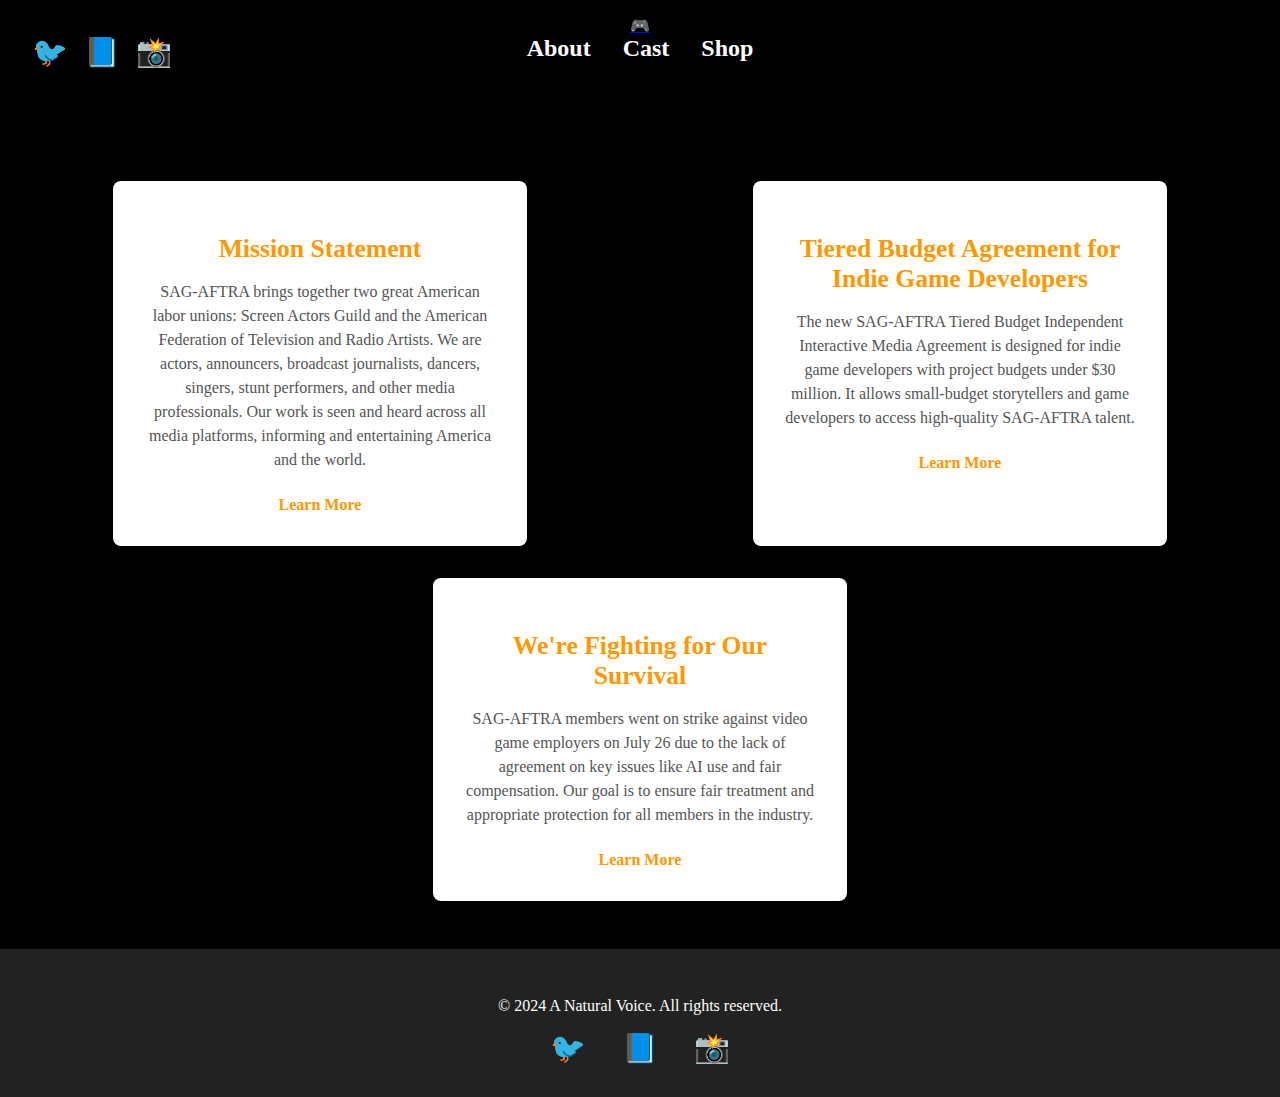
==== pageAbout/index.html @ fc6db5b0 "Add files via upload" ====
<!DOCTYPE html>
<html lang="en">
<head>
    <meta charset="UTF-8">
    <meta name="viewport" content="width=device-width, initial-scale=1.0">
    <title>A Natural Voice</title>
    <link rel="stylesheet" href="./css/style.css">
</head>
<body>

    <header class="header">
        <!-- Top Left Emoticon -->
        <a href="./index.html">
            <div class="emoticon">🎮</div>
        </a>
    
        <!-- Centered Nav -->
        <nav class="center-nav">
            <a href="#about">About</a>
            <a href="../pageEvents/index.html">Cast</a>
            <a href="../pageShop/index.html">Shop</a>
        </nav>
    
        <!-- Social Icons (Top Right) -->
        <div class="social-icons">
            <a href="https://twitter.com" target="_blank">🐦</a>
            <a href="https://facebook.com" target="_blank">📘</a>
            <a href="https://instagram.com" target="_blank">📸</a>
        </div>
    </header>

        <!-- Featured Sections -->
        <section class="featured-sections">
            <div class="featured-item">
                <h2>Mission Statement</h2>
                <p>SAG-AFTRA brings together two great American labor unions: Screen Actors Guild and the American Federation of Television and Radio Artists. We are actors, announcers, broadcast journalists, dancers, singers, stunt performers, and other media professionals. Our work is seen and heard across all media platforms, informing and entertaining America and the world.</p>
                <a href="#">Learn More</a>
            </div>
            <div class="featured-item">
                <h2>Tiered Budget Agreement for Indie Game Developers</h2>
                <p>The new SAG-AFTRA Tiered Budget Independent Interactive Media Agreement is designed for indie game developers with project budgets under $30 million. It allows small-budget storytellers and game developers to access high-quality SAG-AFTRA talent.</p>
                <a href="#">Learn More</a>
            </div>
            <div class="featured-item">
                <h2>We're Fighting for Our Survival</h2>
                <p>SAG-AFTRA members went on strike against video game employers on July 26 due to the lack of agreement on key issues like AI use and fair compensation. Our goal is to ensure fair treatment and appropriate protection for all members in the industry.</p>
                <a href="#">Learn More</a>
            </div>
        </section>

    </main>

    <!-- Footer Section -->
    <footer class="footer">
        <p>&copy; 2024 A Natural Voice. All rights reserved.</p>
        <div class="social-footer">
            <a href="https://twitter.com" target="_blank">🐦</a>
            <a href="https://facebook.com" target="_blank">📘</a>
            <a href="https://instagram.com" target="_blank">📸</a>
        </div>
    </footer>

</body>
</html>
---- pageAbout/css/style.css ----
/* Basic Styling */
body {
    margin: 0;
    font-family: 'Space Rice',
    color: white;
    background-color: black;
    text-align: center;
}

/* Header Styles */
.header {
    font-family: 'Space Rice',
    display: flex;
    justify-content: space-between;
    align-items: center;
    padding: 1rem 2rem;
    background-color: black;
    position: relative;
}

/* Top Left Emoticon */
.left-emoticon {
    font-size: 2rem;
    color: white;
}

/* Centered Nav */
.center-nav {
    position: absolute;
    left: 50%;
    transform: translateX(-50%);
    display: flex;
    gap: 2rem;
}

.center-nav a {
    text-decoration: none;
    color: white;
    font-size: 1.5rem;
    font-weight: bold;
    transition: color 0.3s ease;
}

.center-nav a:hover {
    color: #ff9800;
}

/* Social Icons */
.social-icons {
    display: flex;
    gap: 1rem;
}

.social-icons a {
    color: white;
    font-size: 1.8rem;
    text-decoration: none;
    transition: transform 0.3s ease;
}

.social-icons a:hover {
    transform: scale(1.2);
}

/* Hero Section */
.hero {
    position: relative;
    background-color: #333;
    padding: 5rem 0;
}

.hero-overlay {
    position: absolute;
    top: 50%;
    left: 50%;
    transform: translate(-50%, -50%);
    text-align: center;
}

.hero-logo {
    max-width: 100%;
    height: auto;
}

.date-location {
    font-size: 1.2rem;
    color: #ff9800;
    margin-top: 1rem;
}

/* Featured Sections */
.featured-sections {
    display: flex;
    justify-content: space-around;
    gap: 2rem;
    flex-wrap: wrap;
    padding: 3rem 1rem;
    margin-top: 3rem;
}

.featured-item {
    background-color: #fff;
    color: #333;
    border-radius: 8px;
    padding: 2rem;
    width: 100%;
    max-width: 350px;
    box-shadow: 0 4px 12px rgba(0, 0, 0, 0.1);
    transition: transform 0.3s ease, box-shadow 0.3s ease;
}

.featured-item h2 {
    font-size: 1.6rem;
    font-weight: bold;
    margin-bottom: 1rem;
    color: #ff9800;
}

.featured-item p {
    font-size: 1rem;
    line-height: 1.5;
    margin-bottom: 1.5rem;
    color: #555;
}

.featured-item a {
    text-decoration: none;
    color: #ff9800;
    font-weight: bold;
    transition: color 0.3s ease;
}

.featured-item a:hover {
    color: #e65100;
}

/* Hover Effects */
.featured-item:hover {
    transform: translateY(-5px);
    box-shadow: 0 8px 20px rgba(0, 0, 0, 0.15);
}

/* Footer Section */
.footer {
    background-color: #222;
    color: white;
    padding: 2rem 0;
    text-align: center;
}

.footer .social-footer {
    margin-top: 1rem;
}

.footer .social-footer a {
    font-size: 1.8rem;
    color: white;
    text-decoration: none;
    margin: 0 1rem;
}

.footer .social-footer a:hover {
    color: #ff9800;
}

/* Responsive Design */
@media (max-width: 768px) {
    .featured-item {
        width: 48%;
    }
}

@media (max-width: 480px) {
    .featured-item {
        width: 100%;
    }
}
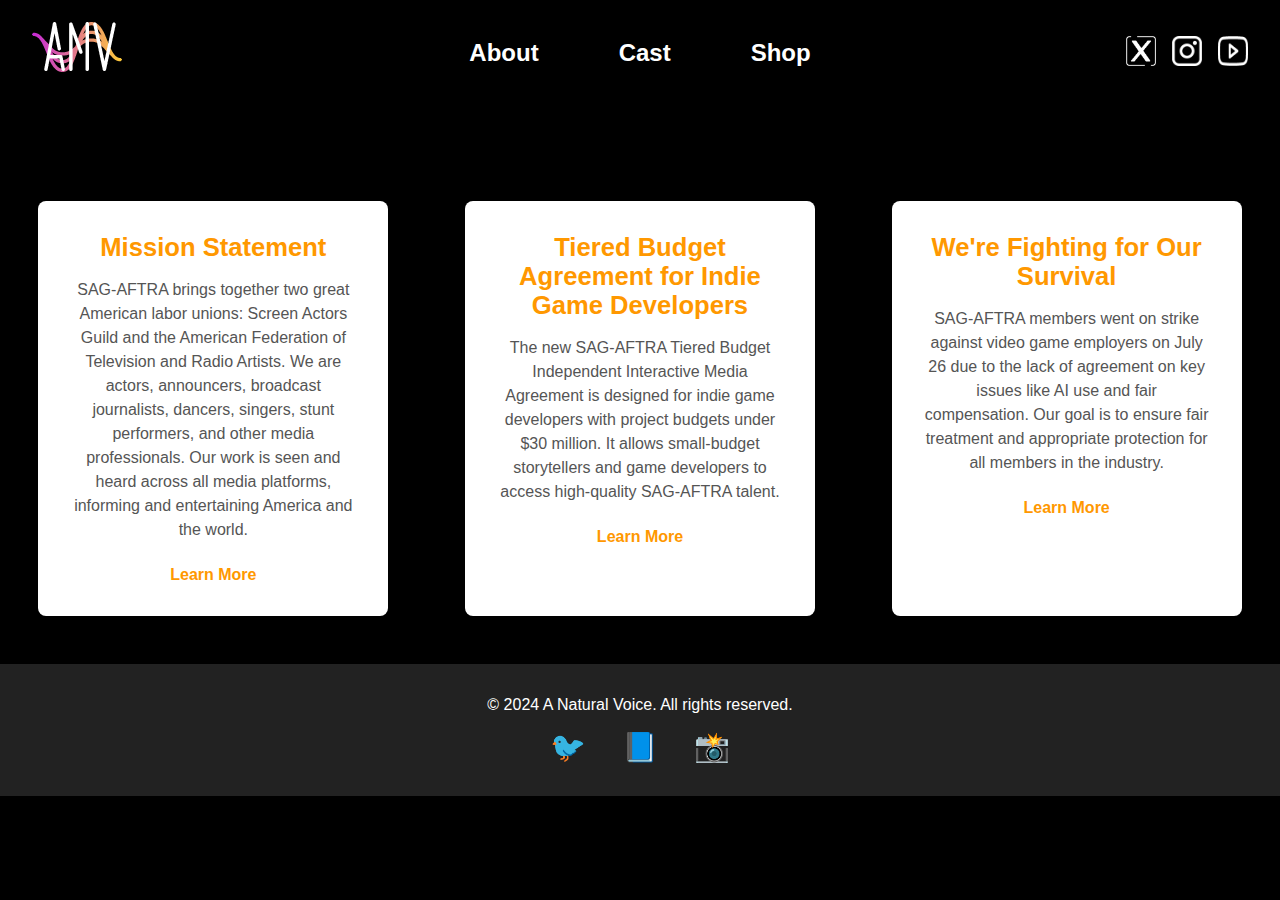
==== commit 54ab11e2: "Add files via upload" ====
--- a/pageAbout/index.html
+++ b/pageAbout/index.html
@@ -9,27 +9,26 @@
 <body>
 
     <header class="header">
-        <!-- Top Left Emoticon -->
-        <a href="./index.html">
-            <div class="emoticon">🎮</div>
+        <a href="../index.html">
+            <img src="../img/ANVminiLogo.png" alt="ANV Logo">
         </a>
-    
-        <!-- Centered Nav -->
         <nav class="center-nav">
             <a href="#about">About</a>
             <a href="../pageEvents/index.html">Cast</a>
             <a href="../pageShop/index.html">Shop</a>
         </nav>
-    
-        <!-- Social Icons (Top Right) -->
         <div class="social-icons">
-            <a href="https://twitter.com" target="_blank">🐦</a>
-            <a href="https://facebook.com" target="_blank">📘</a>
-            <a href="https://instagram.com" target="_blank">📸</a>
+            <a href="https://twitter.com">
+            <img src="../img/noun-twitter-6755467.png" alt="New Twitter X Logo">
+            </a>
+            <a href="https://instagram.com">
+            <img src="../img/noun-instagram-7084722.png" alt="Instagram Logo">
+            </a>
+            <a href="https://instagram.com">         
+            <img src="../img/noun-youtube-5288446.png" alt="YouTube Logo">
+            </a>
         </div>
     </header>
-
-        <!-- Featured Sections -->
         <section class="featured-sections">
             <div class="featured-item">
                 <h2>Mission Statement</h2>
@@ -47,10 +46,7 @@
                 <a href="#">Learn More</a>
             </div>
         </section>
-
     </main>
-
-    <!-- Footer Section -->
     <footer class="footer">
         <p>&copy; 2024 A Natural Voice. All rights reserved.</p>
         <div class="social-footer">
@@ -59,6 +55,5 @@
             <a href="https://instagram.com" target="_blank">📸</a>
         </div>
     </footer>
-
 </body>
-</html>
+</html>--- a/pageAbout/css/style.css
+++ b/pageAbout/css/style.css
@@ -1,68 +1,66 @@
-/* Basic Styling */
-body {
-    margin: 0;
-    font-family: 'Space Rice',
-    color: white;
-    background-color: black;
-    text-align: center;
+* {
+	margin: 0;
+	padding: 0;
+	box-sizing: border-box;
 }
 
-/* Header Styles */
-.header {
-    font-family: 'Space Rice',
-    display: flex;
-    justify-content: space-between;
-    align-items: center;
-    padding: 1rem 2rem;
-    background-color: black;
-    position: relative;
+body {
+	font-family: 'Space Rice', sans-serif;
+	color: white;
+	background-color: black;
+	text-align: center;
 }
 
-/* Top Left Emoticon */
-.left-emoticon {
-    font-size: 2rem;
-    color: white;
+.header {
+	display: flex;
+	justify-content: space-between;
+	align-items: center;
+	padding: 1rem 2rem;
+	background-color: black;
+	position: relative;
 }
 
-/* Centered Nav */
+.left-emoticon {
+	font-size: 2rem;
+	color: white;
+}
+
 .center-nav {
-    position: absolute;
-    left: 50%;
-    transform: translateX(-50%);
-    display: flex;
-    gap: 2rem;
+	position: absolute;
+	left: 50%;
+	transform: translateX(-50%);
+	display: flex;
+	gap: 5rem;
 }
 
 .center-nav a {
-    text-decoration: none;
-    color: white;
-    font-size: 1.5rem;
-    font-weight: bold;
-    transition: color 0.3s ease;
+	text-decoration: none;
+	color: white;
+	font-family: 'Wavemax', sans-serif;
+	font-size: 1.5rem;
+	font-weight: bold;
+	transition: color 0.3s ease;
 }
 
 .center-nav a:hover {
-    color: #ff9800;
+	color: #ff9800;
 }
 
-/* Social Icons */
 .social-icons {
     display: flex;
     gap: 1rem;
 }
 
-.social-icons a {
-    color: white;
-    font-size: 1.8rem;
-    text-decoration: none;
+.social-icons a img {
+    width: 30px; 
+    height: 30px; 
     transition: transform 0.3s ease;
 }
 
-.social-icons a:hover {
-    transform: scale(1.2);
+.social-icons a:hover img {
+    transform: scale(1.2); 
 }
 
-/* Hero Section */
 .hero {
     position: relative;
     background-color: #333;
@@ -88,7 +86,6 @@
     margin-top: 1rem;
 }
 
-/* Featured Sections */
 .featured-sections {
     display: flex;
     justify-content: space-around;
@@ -134,13 +131,11 @@
     color: #e65100;
 }
 
-/* Hover Effects */
 .featured-item:hover {
     transform: translateY(-5px);
     box-shadow: 0 8px 20px rgba(0, 0, 0, 0.15);
 }
 
-/* Footer Section */
 .footer {
     background-color: #222;
     color: white;
@@ -163,7 +158,6 @@
     color: #ff9800;
 }
 
-/* Responsive Design */
 @media (max-width: 768px) {
     .featured-item {
         width: 48%;
@@ -174,5 +168,4 @@
     .featured-item {
         width: 100%;
     }
-}
-
+}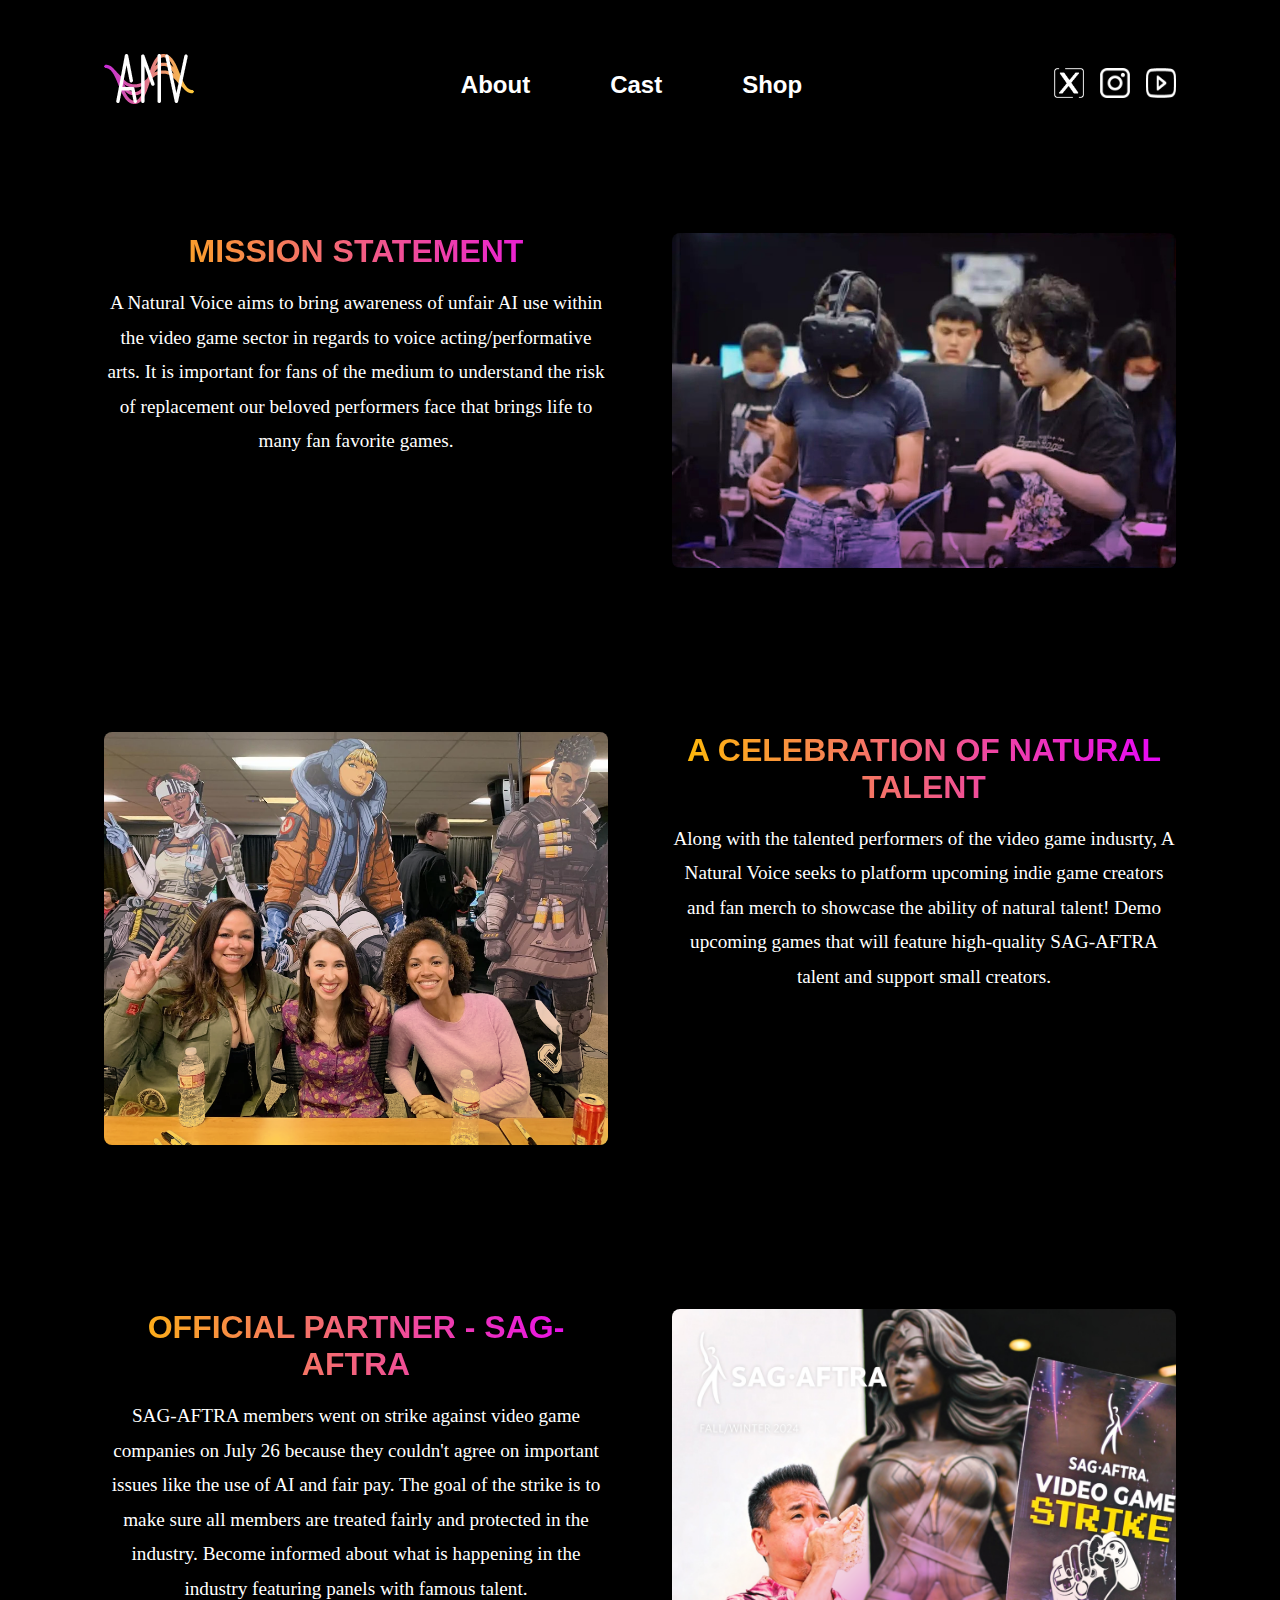
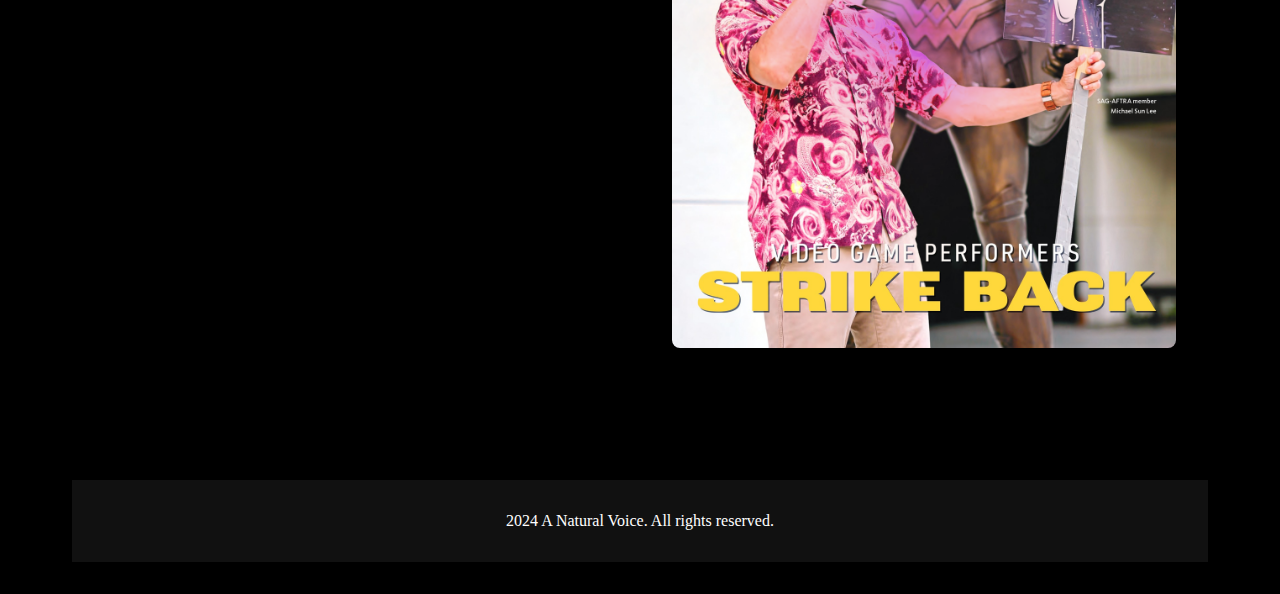
==== commit c3a23a58: "Add files via upload" ====
--- a/pageAbout/index.html
+++ b/pageAbout/index.html
@@ -7,53 +7,60 @@
     <link rel="stylesheet" href="./css/style.css">
 </head>
 <body>
-
-    <header class="header">
-        <a href="../index.html">
-            <img src="../img/ANVminiLogo.png" alt="ANV Logo">
-        </a>
-        <nav class="center-nav">
-            <a href="#about">About</a>
-            <a href="../pageEvents/index.html">Cast</a>
-            <a href="../pageShop/index.html">Shop</a>
-        </nav>
-        <div class="social-icons">
-            <a href="https://twitter.com">
-            <img src="../img/noun-twitter-6755467.png" alt="New Twitter X Logo">
+    <div class="grid-container">
+        <header class="header">
+            <a href="../index.html">
+                <img src="../img/ANVminiLogo.png" alt="ANV Logo">
             </a>
-            <a href="https://instagram.com">
-            <img src="../img/noun-instagram-7084722.png" alt="Instagram Logo">
-            </a>
-            <a href="https://instagram.com">         
-            <img src="../img/noun-youtube-5288446.png" alt="YouTube Logo">
-            </a>
-        </div>
-    </header>
-        <section class="featured-sections">
-            <div class="featured-item">
-                <h2>Mission Statement</h2>
-                <p>SAG-AFTRA brings together two great American labor unions: Screen Actors Guild and the American Federation of Television and Radio Artists. We are actors, announcers, broadcast journalists, dancers, singers, stunt performers, and other media professionals. Our work is seen and heard across all media platforms, informing and entertaining America and the world.</p>
-                <a href="#">Learn More</a>
+            <nav class="center-nav">
+                <a href="#about">About</a>
+                <a href="../pageEvents/index.html">Cast</a>
+                <a href="../pageShop/index.html">Shop</a>
+            </nav>
+            <div class="social-icons">
+                <a href="https://twitter.com">
+                    <img src="../img/noun-twitter-6755467.png" alt="New Twitter X Logo">
+                </a>
+                <a href="https://instagram.com">
+                    <img src="../img/noun-instagram-7084722.png" alt="Instagram Logo">
+                </a>
+                <a href="https://youtube.com">
+                    <img src="../img/noun-youtube-5288446.png" alt="YouTube Logo">
+                </a>
             </div>
-            <div class="featured-item">
-                <h2>Tiered Budget Agreement for Indie Game Developers</h2>
-                <p>The new SAG-AFTRA Tiered Budget Independent Interactive Media Agreement is designed for indie game developers with project budgets under $30 million. It allows small-budget storytellers and game developers to access high-quality SAG-AFTRA talent.</p>
-                <a href="#">Learn More</a>
+        </header>
+        <section class="day-section">
+            <div class="text-row">
+                <h1 class="day-title">Mission Statement</h1>
+                <p>A Natural Voice aims to bring awareness of unfair AI use within the video game sector in regards to voice acting/performative arts. It is important for fans of the medium to understand the risk of replacement our beloved performers face that brings life to many fan favorite games.</p>
             </div>
-            <div class="featured-item">
-                <h2>We're Fighting for Our Survival</h2>
-                <p>SAG-AFTRA members went on strike against video game employers on July 26 due to the lack of agreement on key issues like AI use and fair compensation. Our goal is to ensure fair treatment and appropriate protection for all members in the industry.</p>
-                <a href="#">Learn More</a>
+            <div class="image-row">
+                <img src="../pageAbout/img/the-game-expo.png" alt="Strike Authorization">
             </div>
         </section>
-    </main>
-    <footer class="footer">
-        <p>&copy; 2024 A Natural Voice. All rights reserved.</p>
-        <div class="social-footer">
-            <a href="https://twitter.com" target="_blank">🐦</a>
-            <a href="https://facebook.com" target="_blank">📘</a>
-            <a href="https://instagram.com" target="_blank">📸</a>
-        </div>
-    </footer>
+        <section class="day-section">
+            <div class="image-row">
+                <img src="../pageAbout/img/voiceActorSigning.png" alt="Voice Actor Signing">
+            </div>
+            <div class="text-row">
+                <h1 class="day-title">A Celebration of Natural Talent</h1>
+                <p>Along with the talented performers of the video game indusrty, A Natural Voice seeks to platform upcoming indie game creators and fan merch to showcase the ability of natural talent! Demo upcoming games that will feature high-quality SAG-AFTRA talent and support small creators.</p>
+            </div>
+        </section>
+        <section class="day-section">
+            <div class="text-row">
+                <h1 class="day-title">Official Partner - SAG-AFTRA</h1>
+                <p>SAG-AFTRA members went on strike against video game companies on July 26 because they couldn't agree on important issues like the use of AI and fair pay. The goal of the strike is to make sure all members are treated fairly and protected in the industry. Become informed about what is happening in the industry featuring panels with famous talent.</p>
+            </div>
+            <div class="image-row">
+                <img src="../pageAbout/img/Sagaftra.png" alt="SAG-AFTRA Strike">
+            </div>
+        </section>
+        <footer class="footer">
+            <p>2024 A Natural Voice. All rights reserved.</p>
+        </footer>
+    </div>
 </body>
-</html>+</html>
+
+
--- a/pageAbout/css/style.css
+++ b/pageAbout/css/style.css
@@ -1,49 +1,46 @@
 * {
-	margin: 0;
-	padding: 0;
-	box-sizing: border-box;
-}
+    margin: 0;
+    padding: 0;
+    box-sizing: border-box;
+}
+
 
 body {
-	font-family: 'Space Rice', sans-serif;
-	color: white;
-	background-color: black;
-	text-align: center;
-}
+    font-family: 'Space Rice';
+    color: white;
+    background-color: black;
+    text-align: center;
+}
+
+
+
 
 .header {
-	display: flex;
-	justify-content: space-between;
-	align-items: center;
-	padding: 1rem 2rem;
-	background-color: black;
-	position: relative;
-}
-
-.left-emoticon {
-	font-size: 2rem;
-	color: white;
+    grid-column: 1 / -1; 
+    display: flex;
+    justify-content: space-between;
+    align-items: center;
+    padding: 1rem 2rem;
+    background-color: black;
+    position: relative;
 }
 
 .center-nav {
-	position: absolute;
-	left: 50%;
-	transform: translateX(-50%);
-	display: flex;
-	gap: 5rem;
+    display: flex;
+    gap: 5rem;
 }
 
 .center-nav a {
-	text-decoration: none;
-	color: white;
-	font-family: 'Wavemax', sans-serif;
-	font-size: 1.5rem;
-	font-weight: bold;
-	transition: color 0.3s ease;
+    font-family: 'Wavemax', sans-serif;
+    text-decoration: none;
+    color: white;
+    font-size: 1.5rem;
+    font-weight: bold;
+    transition: color 0.3s ease;
 }
 
 .center-nav a:hover {
-	color: #ff9800;
+    color: #ff9800;
 }
 
 .social-icons {
@@ -52,47 +49,64 @@
 }
 
 .social-icons a img {
-    width: 30px; 
-    height: 30px; 
+    width: 30px;
+    height: 30px;
     transition: transform 0.3s ease;
 }
 
 .social-icons a:hover img {
-    transform: scale(1.2); 
-}
-
-.hero {
-    position: relative;
-    background-color: #333;
-    padding: 5rem 0;
-}
-
-.hero-overlay {
-    position: absolute;
-    top: 50%;
-    left: 50%;
-    transform: translate(-50%, -50%);
-    text-align: center;
-}
-
-.hero-logo {
-    max-width: 100%;
-    height: auto;
-}
-
-.date-location {
-    font-size: 1.2rem;
-    color: #ff9800;
-    margin-top: 1rem;
-}
+    transform: scale(1.2);
+}
+
+
+.grid-container {
+    display: grid;
+    grid-template-rows: auto; 
+    gap: 2rem; 
+    padding: 2rem;
+    max-width: 1200px;
+    margin: auto;
+}
+
+.day-section {
+    margin: 2em 0;
+    padding: 1em;
+    border-radius: 5px;
+}
+
+.day-title {
+    font-family: 'Wavemax', sans-serif;
+    font-size: 2em;
+    font-weight: bold;
+    text-align: center;
+    margin-bottom: 1em;
+    text-transform: uppercase;
+	background: linear-gradient(83deg, #ffbf00, #e600ff);
+	-webkit-background-clip: text;
+	-webkit-text-fill-color: transparent;
+	background-clip: text;
+}
+
+.day-section p {
+    font-size: 1.1em;
+    line-height: 1.6;
+    color: #ffffff;
+    text-align: center;
+}
+
+
+.day-section a:hover {
+    background-color: #0056b3;
+}
+
+
 
 .featured-sections {
-    display: flex;
-    justify-content: space-around;
+    grid-column: 1 / -1; 
+    display: grid;
+    grid-template-columns: repeat(2, 1fr); 
     gap: 2rem;
-    flex-wrap: wrap;
-    padding: 3rem 1rem;
-    margin-top: 3rem;
+    margin-top: 2rem;
 }
 
 .featured-item {
@@ -100,24 +114,20 @@
     color: #333;
     border-radius: 8px;
     padding: 2rem;
-    width: 100%;
-    max-width: 350px;
     box-shadow: 0 4px 12px rgba(0, 0, 0, 0.1);
     transition: transform 0.3s ease, box-shadow 0.3s ease;
 }
 
 .featured-item h2 {
-    font-size: 1.6rem;
-    font-weight: bold;
+    font-size: 1.4rem;
+    color: #ff9800;
     margin-bottom: 1rem;
-    color: #ff9800;
 }
 
 .featured-item p {
     font-size: 1rem;
-    line-height: 1.5;
-    margin-bottom: 1.5rem;
     color: #555;
+    margin-bottom: 1rem;
 }
 
 .featured-item a {
@@ -136,36 +146,61 @@
     box-shadow: 0 8px 20px rgba(0, 0, 0, 0.15);
 }
 
+
+
+.day-section {
+    display: grid;
+    grid-template-columns: 1fr 1fr; 
+    gap: 2rem; 
+    margin: 2em 0;
+}
+
+.text-row, .image-row {
+    padding: 1rem;
+    text-align: center;
+}
+
+.text-row h1 {
+    font-size: 2rem;
+    margin-bottom: 1rem;
+}
+
+.text-row p {
+    font-size: 1.2rem;
+    line-height: 1.8;
+}
+
+.image-row img {
+    width: 100%;
+    height: auto;
+    border-radius: 8px;
+    box-shadow: 0 4px 10px rgba(0, 0, 0, 0.3);
+}
+
+
+/* Footer Styling */
 .footer {
-    background-color: #222;
+    text-align: center;
+    background-color: #111;
     color: white;
     padding: 2rem 0;
-    text-align: center;
-}
-
-.footer .social-footer {
-    margin-top: 1rem;
-}
-
-.footer .social-footer a {
-    font-size: 1.8rem;
-    color: white;
-    text-decoration: none;
-    margin: 0 1rem;
-}
-
-.footer .social-footer a:hover {
-    color: #ff9800;
+    margin-top: 2rem;
 }
 
 @media (max-width: 768px) {
-    .featured-item {
-        width: 48%;
+    .grid-container {
+        padding: 1rem;
     }
-}
-
-@media (max-width: 480px) {
-    .featured-item {
-        width: 100%;
+
+    .text-row h1 {
+        font-size: 1.5rem;
     }
-}+
+    .text-row p {
+        font-size: 1rem;
+    }
+}
+
+
+
+
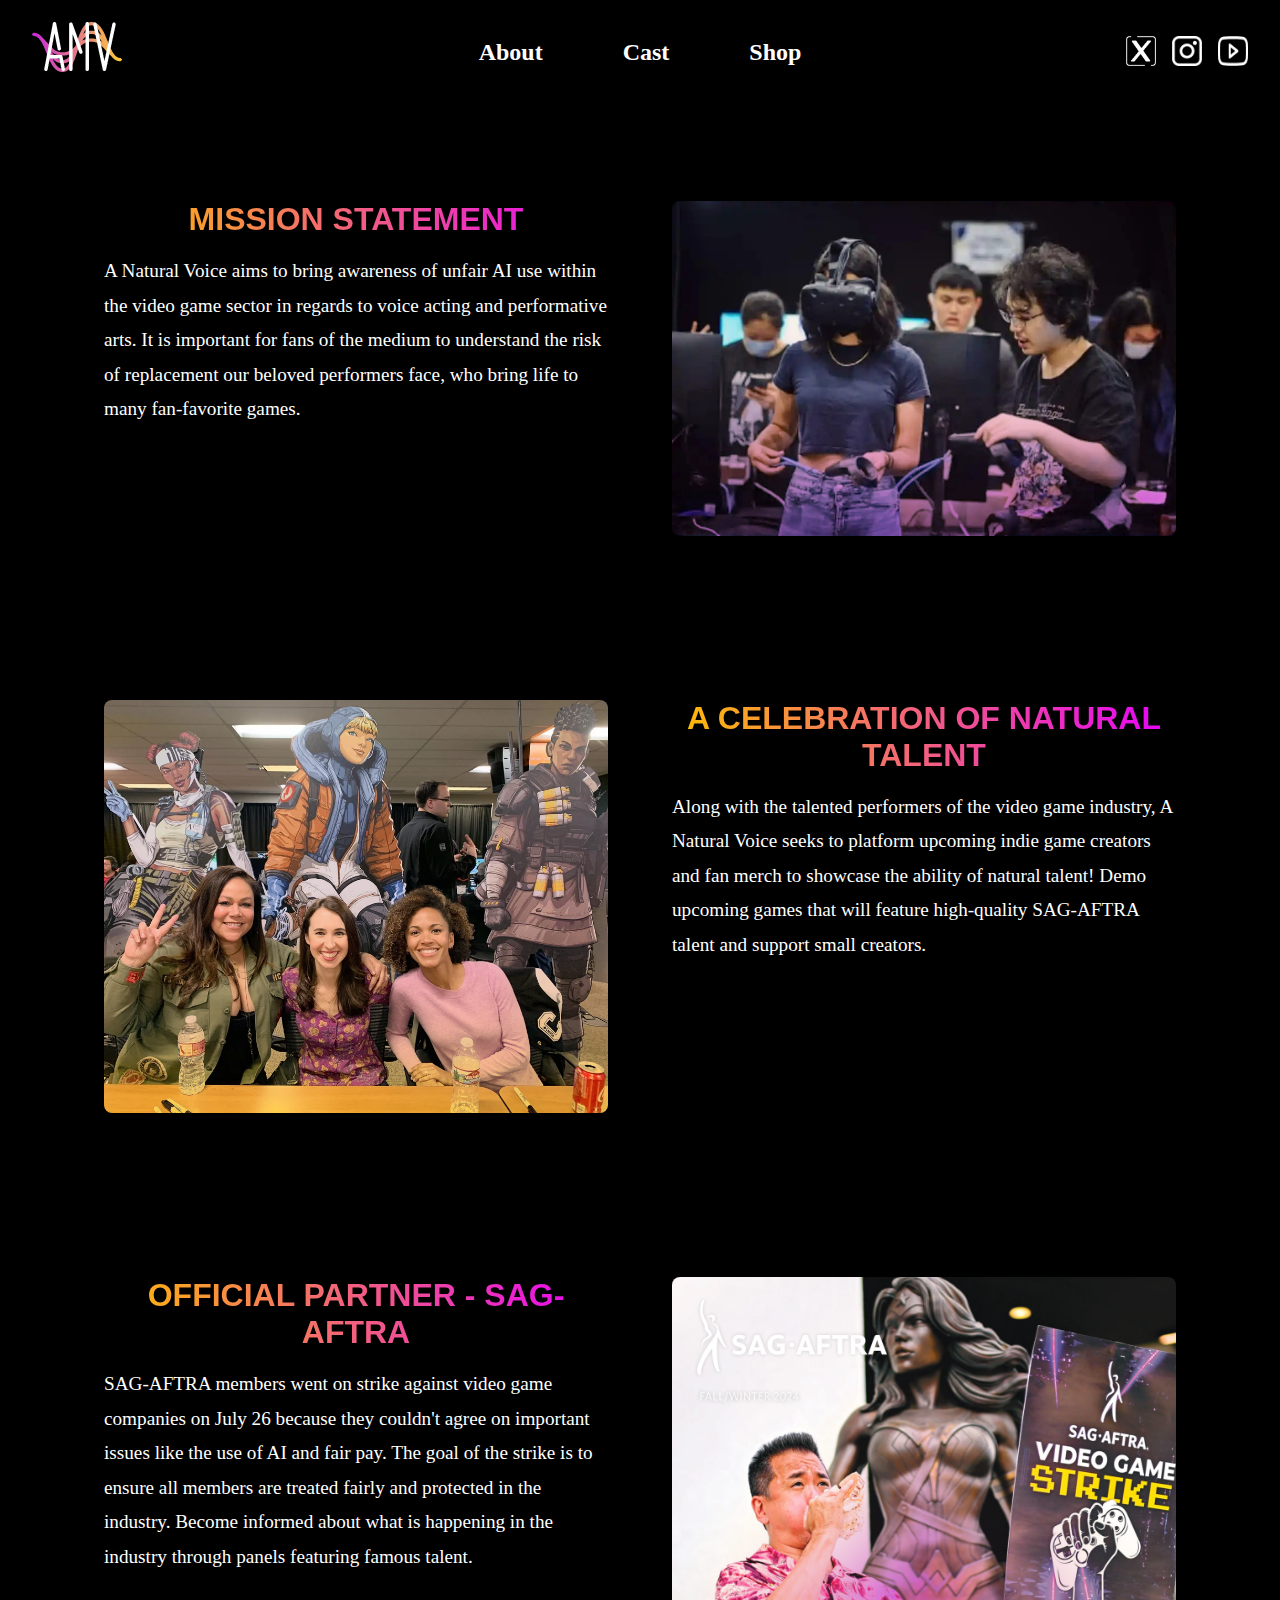
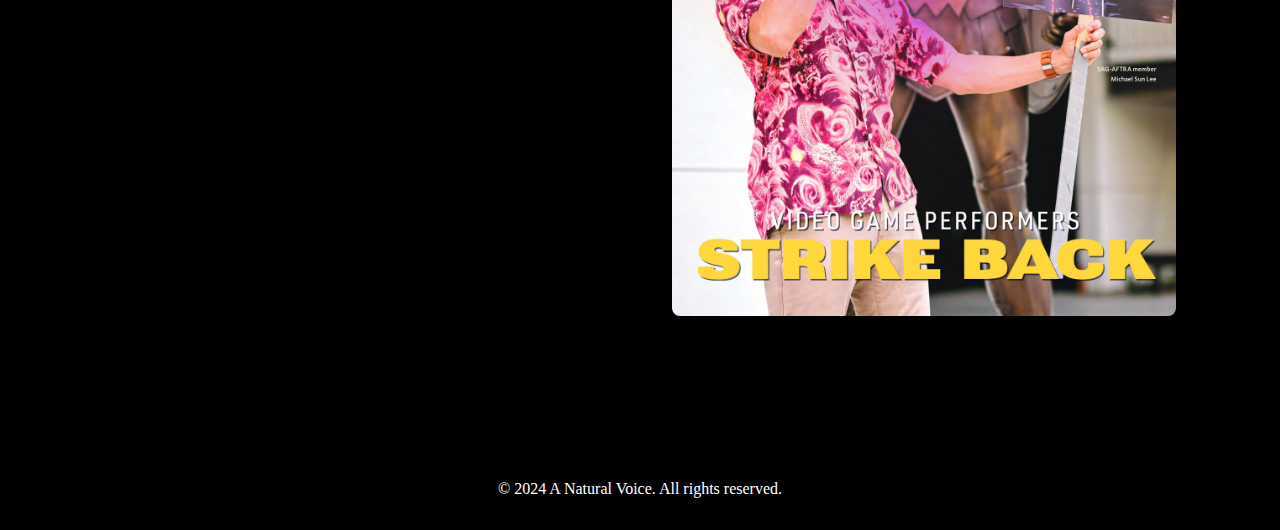
==== commit 27262037: "Add files via upload" ====
--- a/pageAbout/index.html
+++ b/pageAbout/index.html
@@ -3,64 +3,67 @@
 <head>
     <meta charset="UTF-8">
     <meta name="viewport" content="width=device-width, initial-scale=1.0">
-    <title>A Natural Voice</title>
+    <title>About the Festival</title>
     <link rel="stylesheet" href="./css/style.css">
 </head>
 <body>
+    <header class="header">
+        <a href="../index.html">
+            <img src="../img/ANVminiLogo.png" alt="ANV Logo">
+        </a>
+        <nav class="center-nav">
+            <a href="#about">About</a>
+            <a href="../pageEvents/index.html">Cast</a>
+            <a href="../pageShop/index.html">Shop</a>
+        </nav>
+        <div class="social-icons">
+            <a href="https://twitter.com">
+                <img src="../img/noun-twitter-6755467.png" alt="Twitter Logo">
+            </a>
+            <a href="https://instagram.com">
+                <img src="../img/noun-instagram-7084722.png" alt="Instagram Logo">
+            </a>
+            <a href="https://youtube.com">
+                <img src="../img/noun-youtube-5288446.png" alt="YouTube Logo">
+            </a>
+        </div>
+    </header>
+
     <div class="grid-container">
-        <header class="header">
-            <a href="../index.html">
-                <img src="../img/ANVminiLogo.png" alt="ANV Logo">
-            </a>
-            <nav class="center-nav">
-                <a href="#about">About</a>
-                <a href="../pageEvents/index.html">Cast</a>
-                <a href="../pageShop/index.html">Shop</a>
-            </nav>
-            <div class="social-icons">
-                <a href="https://twitter.com">
-                    <img src="../img/noun-twitter-6755467.png" alt="New Twitter X Logo">
-                </a>
-                <a href="https://instagram.com">
-                    <img src="../img/noun-instagram-7084722.png" alt="Instagram Logo">
-                </a>
-                <a href="https://youtube.com">
-                    <img src="../img/noun-youtube-5288446.png" alt="YouTube Logo">
-                </a>
-            </div>
-        </header>
         <section class="day-section">
             <div class="text-row">
                 <h1 class="day-title">Mission Statement</h1>
-                <p>A Natural Voice aims to bring awareness of unfair AI use within the video game sector in regards to voice acting/performative arts. It is important for fans of the medium to understand the risk of replacement our beloved performers face that brings life to many fan favorite games.</p>
+                <p>A Natural Voice aims to bring awareness of unfair AI use within the video game sector in regards to voice acting and performative arts. It is important for fans of the medium to understand the risk of replacement our beloved performers face, who bring life to many fan-favorite games.</p>
             </div>
             <div class="image-row">
-                <img src="../pageAbout/img/the-game-expo.png" alt="Strike Authorization">
+                <img src="../pageAbout/img/the-game-expo.png" alt="The Game Expo">
             </div>
         </section>
+
         <section class="day-section">
             <div class="image-row">
                 <img src="../pageAbout/img/voiceActorSigning.png" alt="Voice Actor Signing">
             </div>
             <div class="text-row">
                 <h1 class="day-title">A Celebration of Natural Talent</h1>
-                <p>Along with the talented performers of the video game indusrty, A Natural Voice seeks to platform upcoming indie game creators and fan merch to showcase the ability of natural talent! Demo upcoming games that will feature high-quality SAG-AFTRA talent and support small creators.</p>
+                <p>Along with the talented performers of the video game industry, A Natural Voice seeks to platform upcoming indie game creators and fan merch to showcase the ability of natural talent! Demo upcoming games that will feature high-quality SAG-AFTRA talent and support small creators.</p>
             </div>
         </section>
+
         <section class="day-section">
             <div class="text-row">
                 <h1 class="day-title">Official Partner - SAG-AFTRA</h1>
-                <p>SAG-AFTRA members went on strike against video game companies on July 26 because they couldn't agree on important issues like the use of AI and fair pay. The goal of the strike is to make sure all members are treated fairly and protected in the industry. Become informed about what is happening in the industry featuring panels with famous talent.</p>
+                <p>SAG-AFTRA members went on strike against video game companies on July 26 because they couldn't agree on important issues like the use of AI and fair pay. The goal of the strike is to ensure all members are treated fairly and protected in the industry. Become informed about what is happening in the industry through panels featuring famous talent.</p>
             </div>
             <div class="image-row">
                 <img src="../pageAbout/img/Sagaftra.png" alt="SAG-AFTRA Strike">
             </div>
         </section>
-        <footer class="footer">
-            <p>2024 A Natural Voice. All rights reserved.</p>
-        </footer>
     </div>
+
+    <footer class="footer">
+        <p>&copy; 2024 A Natural Voice. All rights reserved.</p>
+    </footer>
 </body>
 </html>
 
-
--- a/pageAbout/css/style.css
+++ b/pageAbout/css/style.css
@@ -1,206 +1,166 @@
 * {
-    margin: 0;
-    padding: 0;
-    box-sizing: border-box;
+	margin: 0;
+	padding: 0;
+	box-sizing: border-box;
 }
-
-
 body {
-    font-family: 'Space Rice';
-    color: white;
-    background-color: black;
-    text-align: center;
+	font-family: 'Quicksand';
+	color: white;
+	background-color: black;
+	text-align: left;
 }
-
-
-
-
 .header {
-    grid-column: 1 / -1; 
-    display: flex;
-    justify-content: space-between;
-    align-items: center;
-    padding: 1rem 2rem;
-    background-color: black;
-    position: relative;
+	display: flex;
+	justify-content: space-between;
+	align-items: center;
+	padding: 1rem 2rem;
+	position: relative;
 }
-
+.left-emoticon {
+	font-size: 2rem;
+	color: white;
+}
 .center-nav {
-    display: flex;
-    gap: 5rem;
+	position: absolute;
+	left: 50%;
+	transform: translateX(-50%);
+	display: flex;
+	gap: 5rem;
 }
-
 .center-nav a {
-    font-family: 'Wavemax', sans-serif;
-    text-decoration: none;
-    color: white;
-    font-size: 1.5rem;
-    font-weight: bold;
-    transition: color 0.3s ease;
+	font-family: 'Wavemax';
+	text-decoration: none;
+	color: white;
+	font-size: 1.5rem;
+	font-weight: bold;
+	transition: color 0.3s ease;
 }
-
 .center-nav a:hover {
-    color: #ff9800;
+	color: #ff9800;
 }
-
 .social-icons {
-    display: flex;
-    gap: 1rem;
+	display: flex;
+	gap: 1rem;
 }
-
 .social-icons a img {
-    width: 30px;
-    height: 30px;
-    transition: transform 0.3s ease;
+	width: 30px;
+	height: 30px;
+	transition: transform 0.3s ease;
 }
-
 .social-icons a:hover img {
-    transform: scale(1.2);
+	transform: scale(1.2);
 }
-
-
 .grid-container {
-    display: grid;
-    grid-template-rows: auto; 
-    gap: 2rem; 
-    padding: 2rem;
-    max-width: 1200px;
-    margin: auto;
+	display: grid;
+	grid-template-rows: auto;
+	gap: 2rem;
+	padding: 2rem;
+	max-width: 1200px;
+	margin: auto;
 }
-
 .day-section {
-    margin: 2em 0;
-    padding: 1em;
-    border-radius: 5px;
+	grid-column: 1 / -1;
+	margin: 2em 0;
+	padding: 1em;
+	border-radius: 5px;
 }
-
 .day-title {
-    font-family: 'Wavemax', sans-serif;
-    font-size: 2em;
-    font-weight: bold;
-    text-align: center;
-    margin-bottom: 1em;
-    text-transform: uppercase;
+	font-family: 'Wavemax', sans-serif;
+	font-size: 2em;
+	font-weight: bold;
+	text-align: center;
+	margin-bottom: 1em;
+	text-transform: uppercase;
 	background: linear-gradient(83deg, #ffbf00, #e600ff);
 	-webkit-background-clip: text;
 	-webkit-text-fill-color: transparent;
 	background-clip: text;
 }
-
 .day-section p {
-    font-size: 1.1em;
-    line-height: 1.6;
-    color: #ffffff;
-    text-align: center;
+	font-size: 1.1em;
+	line-height: 1.6;
+	color: #ffffff;
+	text-align: left;
 }
-
-
 .day-section a:hover {
-    background-color: #0056b3;
+	background-color: #0056b3;
 }
-
-
-
 .featured-sections {
-    grid-column: 1 / -1; 
-    display: grid;
-    grid-template-columns: repeat(2, 1fr); 
-    gap: 2rem;
-    margin-top: 2rem;
+	grid-column: 1 / -1;
+	display: grid;
+	grid-template-columns: repeat(2, 1fr);
+	gap: 2rem;
+	margin-top: 2rem;
 }
-
 .featured-item {
-    background-color: #fff;
-    color: #333;
-    border-radius: 8px;
-    padding: 2rem;
-    box-shadow: 0 4px 12px rgba(0, 0, 0, 0.1);
-    transition: transform 0.3s ease, box-shadow 0.3s ease;
+	background-color: #fff;
+	color: #333;
+	border-radius: 8px;
+	padding: 2rem;
+	box-shadow: 0 4px 12px rgba(0, 0, 0, 0.1);
+	transition: transform 0.3s ease, box-shadow 0.3s ease;
 }
-
 .featured-item h2 {
-    font-size: 1.4rem;
-    color: #ff9800;
-    margin-bottom: 1rem;
+	font-size: 1.4rem;
+	color: #ff9800;
+	margin-bottom: 1rem;
 }
-
 .featured-item p {
-    font-size: 1rem;
-    color: #555;
-    margin-bottom: 1rem;
+	font-size: 1rem;
+	color: #555;
+	margin-bottom: 1rem;
+	text-align: left;
 }
-
 .featured-item a {
-    text-decoration: none;
-    color: #ff9800;
-    font-weight: bold;
-    transition: color 0.3s ease;
+	text-decoration: none;
+	color: #ff9800;
+	font-weight: bold;
+	transition: color 0.3s ease;
 }
-
 .featured-item a:hover {
-    color: #e65100;
+	color: #e65100;
 }
-
 .featured-item:hover {
-    transform: translateY(-5px);
-    box-shadow: 0 8px 20px rgba(0, 0, 0, 0.15);
+	transform: translateY(-5px);
+	box-shadow: 0 8px 20px rgba(0, 0, 0, 0.15);
 }
-
-
-
 .day-section {
-    display: grid;
-    grid-template-columns: 1fr 1fr; 
-    gap: 2rem; 
-    margin: 2em 0;
+	display: grid;
+	grid-template-columns: 1fr 1fr;
+	gap: 2rem;
+	margin: 2em 0;
 }
-
 .text-row, .image-row {
-    padding: 1rem;
-    text-align: center;
+	padding: 1rem;
+	text-align: left;
 }
-
 .text-row h1 {
-    font-size: 2rem;
-    margin-bottom: 1rem;
+	font-size: 2rem;
+	margin-bottom: 1rem;
 }
-
 .text-row p {
-    font-size: 1.2rem;
-    line-height: 1.8;
+	font-size: 1.2rem;
+	line-height: 1.8;
 }
-
 .image-row img {
-    width: 100%;
-    height: auto;
-    border-radius: 8px;
-    box-shadow: 0 4px 10px rgba(0, 0, 0, 0.3);
+	width: 100%;
+	height: auto;
+	border-radius: 8px;
+	box-shadow: 0 4px 10px rgba(0, 0, 0, 0.3);
 }
-
-
-/* Footer Styling */
 .footer {
-    text-align: center;
-    background-color: #111;
-    color: white;
-    padding: 2rem 0;
-    margin-top: 2rem;
+	text-align: center;
+	padding: 2rem 0;
+	margin-top: 2rem;
 }
-
 @media (max-width: 768px) {
-    .grid-container {
-        padding: 1rem;
-    }
-
-    .text-row h1 {
-        font-size: 1.5rem;
-    }
-
-    .text-row p {
-        font-size: 1rem;
-    }
-}
-
-
-
-
+	.grid-container {
+		padding: 1rem;
+	}
+	.text-row h1 {
+		font-size: 1.5rem;
+	}
+	.text-row p {
+		font-size: 1rem;
+	}
+}